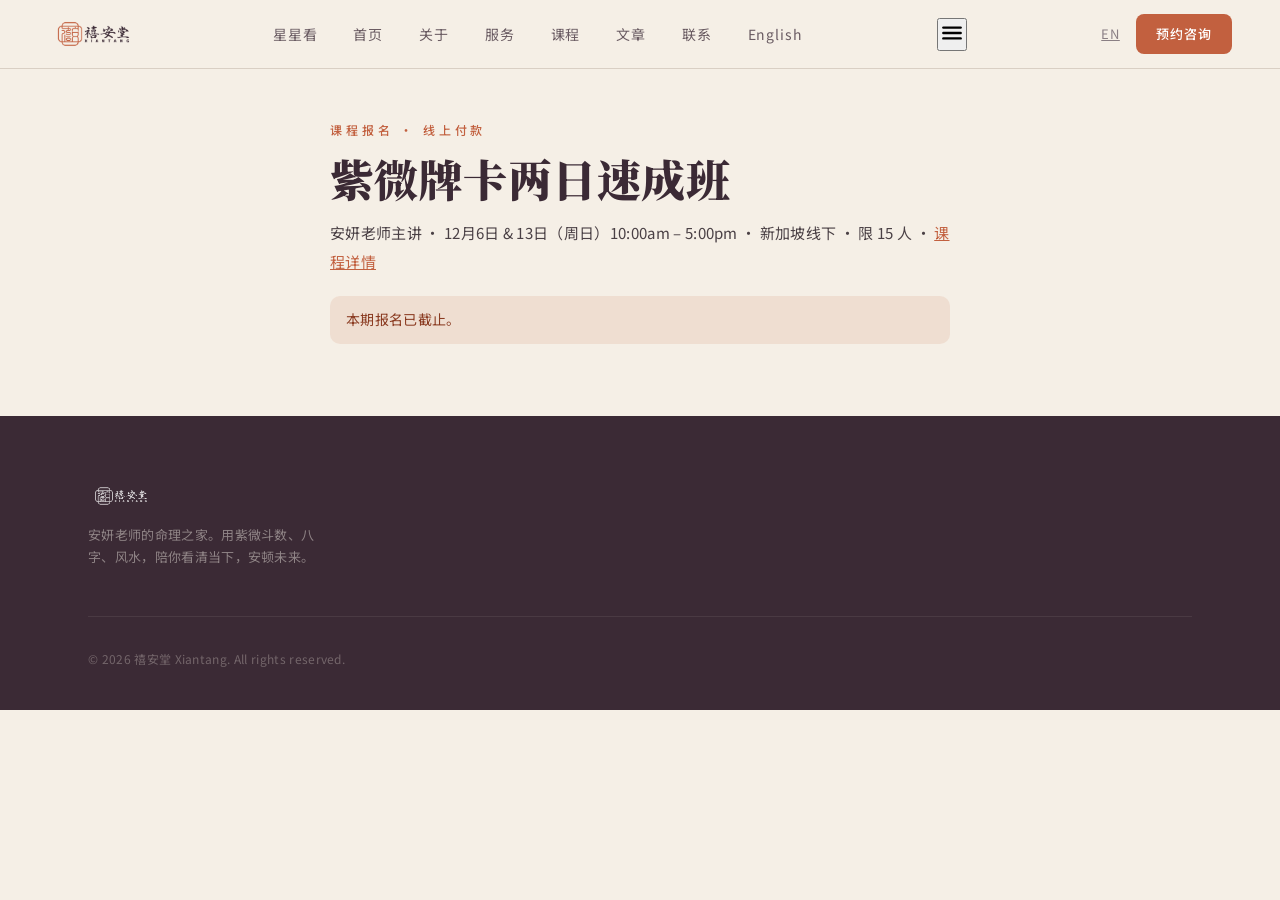
==== workshop-signup.html @ a99d629a "feat: online sign-up + Stripe payment page for 紫微牌卡两日速成班 Popup and course page now go to workshop-si" ====
<!DOCTYPE html>
<html lang="zh-CN">
<head>
  <!-- Google Analytics (GA4) -->
  <script async src="https://www.googletagmanager.com/gtag/js?id=G-81QNQHVXSJ"></script>
  <script>
    window.dataLayer = window.dataLayer || [];
    function gtag(){dataLayer.push(arguments);}
    gtag('js', new Date());
    gtag('config', 'G-81QNQHVXSJ');
  </script>
  <meta charset="UTF-8" />
  <meta name="viewport" content="width=device-width, initial-scale=1.0" />
  <title>课程报名 — 禧安堂</title>
  <meta name="description" content="紫微牌卡两日速成班 · 线上报名并付款。" />
  <meta name="robots" content="noindex" />
  <link rel="preconnect" href="https://fonts.googleapis.com" />
  <link rel="preconnect" href="https://fonts.gstatic.com" crossorigin />
  <link href="https://fonts.googleapis.com/css2?family=Noto+Serif+SC:wght@400;500;700;900&family=Noto+Sans+SC:wght@300;400;500&display=swap" rel="stylesheet" />
  <link rel="stylesheet" href="assets/site.css?v=202608101630" />
  <style>
    #signup { padding: 120px 0 72px; }
    .su-wrap { max-width: 620px; margin: 0 auto; }
    .su-eyebrow { font-size: 12px; letter-spacing: .32em; text-transform: uppercase; color: var(--terracotta); font-weight: 500; margin-bottom: 12px; }
    .su-wrap h1 { font-family: 'Noto Serif SC', serif; font-weight: 900; color: var(--plum); font-size: clamp(30px, 5.5vw, 44px); line-height: 1.2; margin-bottom: 14px; }
    .su-meta { color: var(--gray-2); font-size: 15px; line-height: 1.9; margin-bottom: 8px; }
    .su-meta a { color: var(--terracotta); }
    .su-banner { margin: 20px 0 0; padding: 12px 16px; border-radius: 10px; font-size: 14px; line-height: 1.7; background: rgba(201,154,63,.14); color: var(--plum); }
    .su-banner.err { background: rgba(194,96,63,.12); color: #8a3a20; }
    form.su-form { margin-top: 32px; display: flex; flex-direction: column; gap: 22px; }
    .su-legend { font-family: 'Noto Serif SC', serif; font-weight: 700; color: var(--plum); font-size: 18px; margin-bottom: 12px; }
    .su-tickets { display: flex; flex-direction: column; gap: 10px; border: 0; padding: 0; margin: 0; }
    .su-ticket { display: flex; align-items: flex-start; gap: 14px; padding: 16px 18px; border: 1px solid var(--gray-4); border-radius: 12px; background: #fff; cursor: pointer; transition: border-color .2s, box-shadow .2s; }
    .su-ticket:hover { border-color: var(--terracotta); }
    .su-ticket input { margin-top: 5px; accent-color: var(--terracotta); width: 18px; height: 18px; flex: none; }
    .su-ticket.on { border-color: var(--terracotta); box-shadow: 0 0 0 3px rgba(194,96,63,.12); }
    .su-t-main { flex: 1; }
    .su-t-name { display: block; font-weight: 500; color: var(--plum); font-size: 16px; }
    .su-t-sub { display: block; font-size: 13px; color: var(--gray-3); line-height: 1.6; margin-top: 2px; }
    .su-t-price { text-align: right; white-space: nowrap; }
    .su-t-price b { font-family: 'Noto Serif SC', serif; font-size: 20px; white-space: nowrap; color: var(--terracotta); }
    .su-t-price s { display: block; font-size: 12px; color: var(--gray-3); }
    .su-field { display: flex; flex-direction: column; gap: 6px; }
    .su-field label { font-size: 14px; color: var(--plum); font-weight: 500; }
    .su-field label small { color: var(--gray-3); font-weight: 400; }
    .su-field input, .su-field textarea { font: inherit; font-size: 16px; padding: 12px 14px; border: 1px solid var(--gray-4); border-radius: 10px; background: #fff; color: var(--gray-1); width: 100%; box-sizing: border-box; }
    .su-field input:focus, .su-field textarea:focus { outline: none; border-color: var(--terracotta); box-shadow: 0 0 0 3px rgba(194,96,63,.12); }
    .su-row { display: grid; grid-template-columns: 1fr 1fr; gap: 16px; }
    @media (max-width: 560px) { .su-row { grid-template-columns: 1fr; } #signup { padding: 96px 0 56px; } }
    .su-total { display: flex; justify-content: space-between; align-items: baseline; padding: 18px 0 0; border-top: 1px solid var(--gray-4); color: var(--plum); }
    .su-total b { font-family: 'Noto Serif SC', serif; font-size: 26px; color: var(--terracotta); }
    .su-pay { font: inherit; font-size: 16px; letter-spacing: .06em; border: 0; border-radius: 999px; padding: 15px 28px; background: var(--terracotta); color: #fff; cursor: pointer; transition: transform .2s, box-shadow .2s, opacity .2s; }
    .su-pay:hover { transform: translateY(-2px); box-shadow: 0 10px 26px rgba(196,110,74,.30); }
    .su-pay[disabled] { opacity: .6; cursor: wait; transform: none; box-shadow: none; }
    .su-fine { font-size: 13px; color: var(--gray-3); line-height: 1.7; text-align: center; }
    .su-fine a { color: var(--terracotta); text-decoration: none; }
    [hidden] { display: none !important; }
    /* success */
    .su-done { text-align: center; padding-top: 12px; }
    .su-badge { width: 84px; height: 84px; margin: 0 auto 26px; border-radius: 50%; background: var(--terracotta); display: flex; align-items: center; justify-content: center; box-shadow: 0 12px 34px rgba(196,110,74,.28); }
    .su-badge svg { width: 42px; height: 42px; color: #fff; }
    .su-done .su-lead { font-size: 17px; color: var(--gray-2); line-height: 1.75; max-width: 480px; margin: 0 auto; }
    .su-paid { display: inline-block; margin: 18px auto 4px; padding: 9px 18px; border-radius: 999px; background: rgba(196,110,74,.10); border: 1px solid rgba(196,110,74,.28); color: var(--plum); font-size: 15px; font-weight: 500; }
    .su-actions { margin-top: 32px; display: flex; gap: 12px; justify-content: center; flex-wrap: wrap; }
    .su-btn { display: inline-flex; padding: 13px 26px; border-radius: 999px; font-size: 15px; font-weight: 500; text-decoration: none; }
    .su-btn.primary { background: var(--terracotta); color: #fff; }
    .su-btn.ghost { color: var(--plum); border: 1px solid var(--gray-4); }
  </style>
</head>
<body>
  <nav id="site-nav" aria-label="主导航">
    <a href="index.html" class="nav-logo"><img src="assets/logo-recolored.png" alt="禧安堂" style="height:44px;width:auto;display:block;" /></a>
    <ul class="nav-links">
      <li><a href="https://mystar.xiantang.life">星星看</a></li>
      <li><a href="index.html" data-zh="首页" data-en="Home">首页</a></li>
      <li><a href="about.html" data-zh="关于" data-en="About">关于</a></li>
      <li><a href="services.html" data-zh="服务" data-en="Services">服务</a></li>
      <li><a href="courses.html" data-zh="课程" data-en="Courses">课程</a></li>
      <li><a href="journal.html" data-zh="文章" data-en="Journal">文章</a></li>
      <li><a href="contact.html" data-zh="联系" data-en="Contact">联系</a></li>
      <li class="nav-lang-mobile"><a class="js-lang-switch" href="#">English</a></li>
    </ul>
    <button class="nav-toggle" aria-label="菜单" aria-expanded="false" type="button"><svg class="nav-toggle-icon" width="26" height="26" viewBox="0 0 24 24" fill="none" stroke="currentColor" stroke-width="2.2" stroke-linecap="round" aria-hidden="true"><line class="bar bar-1" x1="4" y1="7" x2="20" y2="7"/><line class="bar bar-2" x1="4" y1="12" x2="20" y2="12"/><line class="bar bar-3" x1="4" y1="17" x2="20" y2="17"/></svg></button>
    <div class="nav-right">
      <a class="nav-lang js-lang-switch" href="#">EN</a>
      <a href="contact.html#book" class="nav-cta" data-zh="预约咨询" data-en="Book a reading">预约咨询</a>
    </div>
  </nav>

  <main id="signup">
    <div class="container">
      <div class="su-wrap">

        <!-- ── Form ── -->
        <section id="su-form-view">
          <p class="su-eyebrow" data-zh="课程报名 · 线上付款" data-en="Registration · Pay online">课程报名 · 线上付款</p>
          <h1 id="su-title">紫微牌卡两日速成班</h1>
          <p class="su-meta" id="su-meta"></p>
          <p class="su-banner" id="su-canceled" hidden data-zh="付款已取消，没有扣款。你可以重新提交。" data-en="Payment was cancelled — you have not been charged. You can try again below.">付款已取消，没有扣款。你可以重新提交。</p>
          <p class="su-banner err" id="su-closed" hidden></p>

          <form class="su-form" id="su-form" novalidate>
            <div>
              <p class="su-legend" data-zh="选择票种" data-en="Choose your ticket">选择票种</p>
              <fieldset class="su-tickets" id="su-tickets"></fieldset>
            </div>

            <div class="su-row">
              <div class="su-field">
                <label for="f-name" data-zh="姓名 / 称呼" data-en="Name">姓名 / 称呼</label>
                <input id="f-name" name="name" autocomplete="name" required maxlength="60" />
              </div>
              <div class="su-field">
                <label for="f-phone" data-zh="手机 / WhatsApp" data-en="Mobile / WhatsApp">手机 / WhatsApp</label>
                <input id="f-phone" name="phone" type="tel" autocomplete="tel" required maxlength="30" placeholder="+65 …" />
              </div>
            </div>
            <div class="su-field">
              <label for="f-email"><span data-zh="邮箱" data-en="Email">邮箱</span> <small data-zh="（报名确认信会发到这里）" data-en="(your confirmation goes here)">（报名确认信会发到这里）</small></label>
              <input id="f-email" name="email" type="email" autocomplete="email" required maxlength="120" />
            </div>

            <div class="su-row" id="su-partner" hidden>
              <div class="su-field">
                <label for="f-pname" data-zh="同行者姓名" data-en="Your companion's name">同行者姓名</label>
                <input id="f-pname" name="partnerName" maxlength="60" />
              </div>
              <div class="su-field">
                <label for="f-pemail"><span data-zh="同行者邮箱" data-en="Companion's email">同行者邮箱</span> <small data-zh="（选填，会一起收到确认信）" data-en="(optional — gets a copy)">（选填，会一起收到确认信）</small></label>
                <input id="f-pemail" name="partnerEmail" type="email" maxlength="120" />
              </div>
            </div>

            <div class="su-field" id="su-returning" hidden>
              <label for="f-rnote" data-zh="去年上的是哪一期 / 什么时候？" data-en="Which class did you attend last year, and when?">去年上的是哪一期 / 什么时候？</label>
              <input id="f-rnote" name="returningNote" maxlength="200" />
            </div>

            <div class="su-total"><span data-zh="合计" data-en="Total">合计</span><b id="su-total">—</b></div>
            <p class="su-banner err" id="su-error" hidden></p>
            <button class="su-pay" id="su-pay" type="submit" data-zh="前往付款" data-en="Continue to payment">前往付款</button>
            <p class="su-fine"><span data-zh="由 Stripe 安全收款，支持信用卡 / Apple Pay / Google Pay。付款后会收到报名确认邮件。" data-en="Secure payment by Stripe — card, Apple Pay, Google Pay. You'll receive a confirmation email once paid.">由 Stripe 安全收款，支持信用卡 / Apple Pay / Google Pay。付款后会收到报名确认邮件。</span><br /><span data-zh="报名问题请邮件" data-en="Questions about registration:">报名问题请邮件</span> <a href="mailto:info@xiantang.life">info@xiantang.life</a></p>
          </form>
        </section>

        <!-- ── Paid ── -->
        <section id="su-done-view" class="su-done" hidden>
          <div class="su-badge" aria-hidden="true"><svg viewBox="0 0 24 24" fill="none" stroke="currentColor" stroke-width="2.6" stroke-linecap="round" stroke-linejoin="round"><path d="M20 6 9 17l-5-5"/></svg></div>
          <p class="su-eyebrow" data-zh="报名成功" data-en="You're registered">报名成功</p>
          <h1 data-zh="课堂上见！" data-en="See you in class!">课堂上见！</h1>
          <p class="su-lead" data-zh="付款成功，名额已为你保留。报名确认邮件已发到你的邮箱（若没看到，请查看垃圾邮件）。开课前几天我们会再发上课地址与注意事项。" data-en="Payment received and your seat is reserved. A confirmation email is on its way (check your spam folder if you don't see it). We'll send the venue address and what to bring a few days before class.">付款成功，名额已为你保留。报名确认邮件已发到你的邮箱（若没看到，请查看垃圾邮件）。开课前几天我们会再发上课地址与注意事项。</p>
          <p class="su-paid" id="su-paid" hidden></p>
          <div class="su-actions">
            <a href="index.html" class="su-btn primary" data-zh="返回首页" data-en="Back to home">返回首页</a>
            <a href="#" id="su-course-link" class="su-btn ghost" data-zh="查看课程详情" data-en="Course details">查看课程详情</a>
          </div>
          <p class="su-fine" style="margin-top:28px;"><span data-zh="Stripe 收据已另行发送。如有疑问，邮件" data-en="Your Stripe receipt is sent separately. Questions?">Stripe 收据已另行发送。如有疑问，邮件</span> <a href="mailto:info@xiantang.life">info@xiantang.life</a></p>
        </section>

      </div>
    </div>
  </main>

  <footer id="footer">
    <div class="container">
      <div class="footer-top">
        <div class="footer-brand">
          <img src="assets/logo-recolored.png" alt="禧安堂" style="height:32px;width:auto;display:block;margin-bottom:12px;opacity:0.85;filter:brightness(0) invert(1) sepia(1) saturate(0.4) brightness(1.2);" />
          <p data-zh="安妍老师的命理之家。用紫微斗数、八字、风水，陪你看清当下，安顿未来。" data-en="安妍老师 (An Yan)'s home for Zi Wei Dou Shu, BaZi and Feng Shui.">安妍老师的命理之家。用紫微斗数、八字、风水，陪你看清当下，安顿未来。</p>
        </div>
      </div>
      <div class="footer-bottom">
        <p class="footer-copy">© 2026 禧安堂 Xiantang. All rights reserved.</p>
      </div>
    </div>
  </footer>

  <script src="assets/site.js?v=202608101630"></script>
  <script>
  (function () {
    // ── Workshop catalog (DISPLAY ONLY — the server prices every ticket itself;
    //    keep in sync with lib/ziwei/workshops.ts in the ziwei / mystar repo). ──
    var API = 'https://mystar.xiantang.life/api/workshop/checkout';
    var WORKSHOPS = {
      'zw-cards-2026': {
        title: { zh: '紫微牌卡两日速成班', en: 'Zi Wei Cards · 2-Day Intensive' },
        meta: {
          zh: '安妍老师主讲 · 12月6日 & 13日（周日）10:00am – 5:00pm · 新加坡线下 · 限 15 人',
          en: 'With 安妍老师 (An Yan) · Sun 6 & 13 Dec 2026, 10:00am – 5:00pm · Singapore, in person · 15 seats'
        },
        page: 'courses/course.html?slug=zw-cards-2026',
        earlyBirdUntil: '2026-11-30T23:59:59+08:00',
        closes: '2026-12-06T10:00:00+08:00',
        price: { early: 588, regular: 880, pairEarly: 538, returning: 50 }
      }
    };

    var q = new URLSearchParams(location.search);
    var lang = q.get('lang') === 'en' ? 'en' : 'zh';
    var slug = q.get('slug') || 'zw-cards-2026';
    var w = WORKSHOPS[slug] || WORKSHOPS['zw-cards-2026'];
    var now = Date.now();
    var early = now <= Date.parse(w.earlyBirdUntil);
    var closed = now >= Date.parse(w.closes);
    function tr(o) { return o[lang] || o.zh; }
    function $(id) { return document.getElementById(id); }

    // ── language ──
    document.documentElement.lang = lang === 'en' ? 'en' : 'zh-CN';
    if (lang === 'en') {
      document.querySelectorAll('[data-en]').forEach(function (el) { el.textContent = el.getAttribute('data-en'); });
    }
    document.querySelectorAll('.js-lang-switch').forEach(function (a) {
      var p = new URLSearchParams(location.search);
      if (lang === 'en') p.delete('lang'); else p.set('lang', 'en');
      a.href = '?' + p.toString();
      a.textContent = lang === 'en' ? (a.closest('.nav-lang-mobile') ? '中文' : '中') : (a.closest('.nav-lang-mobile') ? 'English' : 'EN');
    });
    document.title = (lang === 'en' ? 'Register — ' : '报名 — ') + tr(w.title) + (lang === 'en' ? ' | Xiantang' : ' — 禧安堂');
    $('su-title').textContent = tr(w.title);
    $('su-meta').innerHTML = '';
    $('su-meta').appendChild(document.createTextNode(tr(w.meta) + ' · '));
    var more = document.createElement('a');
    more.href = w.page; more.textContent = lang === 'en' ? 'Course details' : '课程详情';
    $('su-meta').appendChild(more);
    $('su-course-link').href = w.page;

    // ── paid return from Stripe ──
    if (q.get('paid') === '1') {
      $('su-form-view').hidden = true;
      $('su-done-view').hidden = false;
      var amt = q.get('amt'), sid = q.get('sid');
      if (amt) { $('su-paid').hidden = false; $('su-paid').textContent = (lang === 'en' ? 'Paid · S$' : '已支付 · S$') + Number(amt).toLocaleString('en-SG') + ' · ' + tr(w.title); }
      if (typeof gtag === 'function') {
        var ev = { form_id: 'workshop', service: tr(w.title) };
        if (sid) ev.transaction_id = sid;
        if (amt && !isNaN(parseFloat(amt))) { ev.value = parseFloat(amt); ev.currency = 'SGD'; }
        gtag('event', 'purchase', ev);
      }
      return;
    }
    if (q.get('canceled') === '1') $('su-canceled').hidden = false;

    if (closed) {
      $('su-closed').hidden = false;
      $('su-closed').textContent = lang === 'en' ? 'Registration for this class has closed.' : '本期报名已截止。';
      $('su-form').hidden = true;
      return;
    }

    // ── tickets ──
    var P = w.price;
    var tickets = [
      early
        ? { id: 'standard', name: { zh: '早鸟价', en: 'Early bird' }, sub: { zh: '11月30日前报名', en: 'Register by 30 Nov' }, unit: P.early, seats: 1, was: P.regular }
        : { id: 'standard', name: { zh: '标准票', en: 'Standard' }, sub: { zh: '一人', en: 'One person' }, unit: P.regular, seats: 1 }
    ];
    if (early) tickets.push({ id: 'pair', name: { zh: '两人同行', en: 'Two together' }, sub: { zh: '早鸟期内 · 每人 S$' + P.pairEarly + '，一次付两人', en: 'Early bird · S$' + P.pairEarly + ' each, pay for both' }, unit: P.pairEarly, seats: 2 });
    tickets.push({ id: 'returning', name: { zh: '去年旧生', en: 'Returning student' }, sub: { zh: '行政及资料费 · 上过去年牌卡课', en: 'Admin & materials · attended last year' }, unit: P.returning, seats: 1 });

    var box = $('su-tickets');
    tickets.forEach(function (t, i) {
      var lab = document.createElement('label');
      lab.className = 'su-ticket';
      lab.innerHTML =
        '<input type="radio" name="ticket" value="' + t.id + '"' + (i === 0 ? ' checked' : '') + ' />' +
        '<span class="su-t-main"><span class="su-t-name"></span><span class="su-t-sub"></span></span>' +
        '<span class="su-t-price"><b></b>' + (t.was ? '<s></s>' : '') + '</span>';
      lab.querySelector('.su-t-name').textContent = tr(t.name);
      lab.querySelector('.su-t-sub').textContent = tr(t.sub);
      lab.querySelector('b').textContent = 'S$' + t.unit + (t.seats > 1 ? (lang === 'en' ? ' ×2' : ' ×2 人') : '');
      if (t.was) lab.querySelector('s').textContent = 'S$' + t.was;
      box.appendChild(lab);
    });

    var preset = q.get('ticket');
    if (preset) { var r = box.querySelector('input[value="' + preset + '"]'); if (r) r.checked = true; }

    function current() {
      var v = box.querySelector('input:checked').value;
      for (var i = 0; i < tickets.length; i++) if (tickets[i].id === v) return tickets[i];
    }
    function sync() {
      var t = current();
      box.querySelectorAll('.su-ticket').forEach(function (l) { l.classList.toggle('on', l.querySelector('input').checked); });
      $('su-partner').hidden = t.id !== 'pair';
      $('su-returning').hidden = t.id !== 'returning';
      $('f-pname').required = t.id === 'pair';
      $('f-rnote').required = t.id === 'returning';
      $('su-total').textContent = 'S$' + (t.unit * t.seats).toLocaleString('en-SG');
    }
    box.addEventListener('change', sync);
    sync();

    // ── submit → Stripe Checkout ──
    var ERR = {
      sold_out: { zh: '抱歉，名额已满。可以邮件 info@xiantang.life 登记候补。', en: 'Sorry, this class is full. Email info@xiantang.life to join the waitlist.' },
      closed: { zh: '本期报名已截止。', en: 'Registration has closed.' },
      pair_after_early_bird: { zh: '两人同行优惠已随早鸟结束，请刷新页面重新选择。', en: 'The two-together price ended with early bird — please refresh and choose again.' },
      rate_limited: { zh: '提交太频繁了，请稍后再试。', en: 'Too many attempts — please wait a few minutes.' },
      invalid_input: { zh: '请检查填写的资料（邮箱格式、电话）。', en: 'Please check your details (email, phone).' },
      fallback: { zh: '暂时无法前往付款，请稍后再试，或邮件 info@xiantang.life。', en: "Couldn't start payment. Please try again, or email info@xiantang.life." }
    };
    function showErr(code) { $('su-error').hidden = false; $('su-error').textContent = tr(ERR[code] || ERR.fallback); }

    $('su-form').addEventListener('submit', function (e) {
      e.preventDefault();
      $('su-error').hidden = true;
      var f = e.target;
      if (!f.reportValidity()) return;
      var t = current();
      var body = {
        slug: slug, ticket: t.id, lang: lang,
        name: $('f-name').value.trim(), email: $('f-email').value.trim(), phone: $('f-phone').value.trim(),
        partnerName: t.id === 'pair' ? $('f-pname').value.trim() : null,
        partnerEmail: t.id === 'pair' ? $('f-pemail').value.trim() : null,
        returningNote: t.id === 'returning' ? $('f-rnote').value.trim() : null
      };
      var btn = $('su-pay');
      btn.disabled = true;
      btn.textContent = lang === 'en' ? 'Opening secure payment…' : '正在前往安全付款…';
      if (typeof gtag === 'function') gtag('event', 'begin_checkout', { form_id: 'workshop', service: tr(w.title), value: t.unit * t.seats, currency: 'SGD' });
      fetch(API, { method: 'POST', headers: { 'Content-Type': 'application/json' }, body: JSON.stringify(body) })
        .then(function (r) { return r.json().catch(function () { return {}; }); })
        .then(function (d) {
          if (d && d.url) { location.href = d.url; return; }
          showErr(d && d.error);
          btn.disabled = false; btn.textContent = lang === 'en' ? 'Continue to payment' : '前往付款';
        })
        .catch(function () {
          showErr('fallback');
          btn.disabled = false; btn.textContent = lang === 'en' ? 'Continue to payment' : '前往付款';
        });
    });
  })();
  </script>
</body>
</html>
---- assets/site.css ----
/* ── Shared site stylesheet — Xiantang.life ── */
*, *::before, *::after { box-sizing: border-box; margin: 0; padding: 0; }
html { scroll-behavior: smooth; }

body {
  background: #F5EFE6;
  color: #3B2A35;
  font-family: 'Noto Sans SC', -apple-system, sans-serif;
  font-size: 16px;
  line-height: 1.7;
  letter-spacing: 0.02em;
  -webkit-font-smoothing: antialiased;
  overflow-x: hidden;
}

:root {
  --cream: #F5EFE6;
  --terracotta: #C2603F;
  --terracotta-light: rgba(194, 96, 63, 0.08);
  --sage: #8A9A82;
  --sage-light: rgba(138, 154, 130, 0.15);
  --plum: #3B2A35;
  --plum-90: rgba(59, 42, 53, 0.9);
  --honey: #C99A3F;
  --gray-1: #1A1416;
  --gray-2: #4A4045;
  --gray-3: #8A7F84;
  --gray-4: #D9CFC4;
  --section-pad: 120px;
  --section-pad-sm: 72px;
  --max-w: 1200px;
  --text-max: 680px;
  --radius-card: 16px;
  --radius-btn: 8px;
  --ease-out: cubic-bezier(0.22, 1, 0.36, 1);
}

.serif { font-family: 'Noto Serif SC', serif; }
h1, h2, h3, h4 { font-family: 'Noto Serif SC', serif; line-height: 1.15; letter-spacing: 0.01em; }

.container { max-width: var(--max-w); margin: 0 auto; padding: 0 48px; }
@media (max-width: 768px) {
  .container { padding: 0 24px; }
  :root { --section-pad: 72px; --section-pad-sm: 48px; }
}

.divider { width: 40px; height: 1px; background: var(--honey); opacity: 0.6; margin: 0 auto 32px; }
.divider.left { margin: 0 0 32px; }

.section-label {
  font-size: 11px; font-weight: 500; letter-spacing: 0.18em;
  text-transform: uppercase; color: var(--sage); margin-bottom: 16px;
}

/* ── Buttons ── */
.btn-primary {
  display: inline-flex; align-items: center; gap: 8px;
  background: var(--terracotta); color: #fff;
  font-family: 'Noto Sans SC', sans-serif; font-size: 15px; font-weight: 500;
  letter-spacing: 0.05em; padding: 14px 28px;
  border-radius: var(--radius-btn); border: none; cursor: pointer;
  text-decoration: none; transition: opacity 0.25s, transform 0.25s;
}
.btn-primary:hover { opacity: 0.88; transform: translateY(-1px); }
.btn-ghost {
  display: inline-flex; align-items: center; gap: 8px;
  background: transparent; color: var(--plum);
  font-family: 'Noto Sans SC', sans-serif; font-size: 15px; font-weight: 400;
  letter-spacing: 0.05em; padding: 13px 28px;
  border-radius: var(--radius-btn);
  border: 1px solid rgba(59, 42, 53, 0.25); cursor: pointer;
  text-decoration: none; transition: border-color 0.25s, color 0.25s;
}
.btn-ghost:hover { border-color: var(--terracotta); color: var(--terracotta); }
.btn-text {
  display: inline-flex; align-items: center; gap: 6px;
  color: var(--terracotta); font-size: 14px; font-weight: 500;
  letter-spacing: 0.06em; text-decoration: none;
  background: none; border: none; cursor: pointer;
  transition: gap 0.25s var(--ease-out);
}
.btn-text:hover { gap: 10px; }
.btn-text .arrow { transition: transform 0.25s var(--ease-out); }
.btn-text:hover .arrow { transform: translateX(3px); }

.img-placeholder {
  background: repeating-linear-gradient(45deg, var(--gray-4) 0px, var(--gray-4) 1px, transparent 1px, transparent 10px);
  background-color: #ede7de;
  display: flex; align-items: center; justify-content: center;
  color: var(--gray-3); font-size: 12px;
  font-family: 'Courier New', monospace; letter-spacing: 0.05em;
  text-align: center; line-height: 1.5;
}

.reveal { opacity: 0; transform: translateY(16px); transition: opacity 0.8s var(--ease-out), transform 0.8s var(--ease-out); }
.reveal.visible { opacity: 1; transform: translateY(0); }
.reveal-delay-1 { transition-delay: 0.1s; }
.reveal-delay-2 { transition-delay: 0.2s; }
.reveal-delay-3 { transition-delay: 0.3s; }
.reveal-delay-4 { transition-delay: 0.4s; }

/* ── NAV ── */
#site-nav {
  position: fixed; top: 0; left: 0; right: 0; z-index: 100;
  padding: 0 48px; height: 68px;
  display: flex; align-items: center; justify-content: space-between;
  transition: background 0.4s var(--ease-out), box-shadow 0.4s;
  background: rgba(245, 239, 230, 0.96); backdrop-filter: blur(12px);
  box-shadow: 0 1px 0 var(--gray-4);
}
#site-nav.transparent {
  background: transparent; backdrop-filter: none; box-shadow: none;
}
#site-nav.transparent:not(.scrolled) .nav-logo img { filter: brightness(0) invert(1); }
#site-nav.transparent:not(.scrolled) .nav-cta {
  background: rgba(245,239,230,0.12); border: 1px solid rgba(245,239,230,0.2);
}
#site-nav.transparent:not(.scrolled) .nav-cta:hover { background: rgba(245,239,230,0.2); }
#site-nav.transparent.scrolled {
  background: rgba(245, 239, 230, 0.96); backdrop-filter: blur(12px);
  box-shadow: 0 1px 0 var(--gray-4);
}
.nav-logo {
  font-family: 'Noto Serif SC', serif; font-size: 20px; font-weight: 700;
  color: var(--plum); text-decoration: none; letter-spacing: 0.05em;
}
.nav-links { display: flex; align-items: center; gap: 36px; list-style: none; }
.nav-links a {
  font-size: 14px; font-weight: 400; color: var(--plum); opacity: 0.75;
  text-decoration: none; letter-spacing: 0.06em;
  transition: color 0.3s, opacity 0.3s;
}
.nav-links a:hover { opacity: 1; }
.nav-links a.active { color: var(--terracotta); opacity: 1; }
#site-nav.transparent:not(.scrolled) .nav-links a { color: rgba(245,239,230,0.7); opacity: 1; }
#site-nav.transparent:not(.scrolled) .nav-links a:hover { color: rgba(245,239,230,1); }
#site-nav.transparent:not(.scrolled) .nav-links a.active { color: var(--terracotta); }
.nav-right { display: flex; align-items: center; gap: 16px; }
.nav-lang { font-size: 13px; color: var(--gray-3); cursor: pointer; letter-spacing: 0.06em; transition: color 0.3s; }
.nav-lang:hover { color: var(--plum); }
#site-nav.transparent:not(.scrolled) .nav-lang { color: rgba(245,239,230,0.45); }
#site-nav.transparent:not(.scrolled) .nav-lang:hover { color: rgba(245,239,230,0.9); }
.nav-cta {
  background: var(--terracotta); color: #fff; font-size: 13px; font-weight: 500;
  letter-spacing: 0.08em; padding: 9px 20px;
  border-radius: var(--radius-btn); text-decoration: none;
  transition: opacity 0.2s;
}
.nav-cta:hover { opacity: 0.88; }
@media (max-width: 900px) { .nav-links { display: none; } #site-nav { padding: 0 24px; } }

/* ── PAGE HEAD (sub-page hero) ── */
.page-head {
  padding: 168px 0 72px;
  background: var(--cream);
  position: relative; overflow: hidden;
}
.page-head::after {
  content: ''; position: absolute;
  bottom: 0; left: 0; right: 0; height: 1px;
  background: var(--gray-4);
}
.page-head-inner { max-width: 1080px; margin: 0 auto; padding: 0 48px; position: relative; }
@media (max-width: 768px) { .page-head { padding: 120px 0 48px; } .page-head-inner { padding: 0 24px; } }
.page-head-eyebrow {
  font-family: 'Courier New', monospace; font-size: 11px;
  letter-spacing: 0.18em; text-transform: uppercase;
  color: var(--honey); margin-bottom: 20px;
}
.page-head h1 {
  font-size: clamp(40px, 5.5vw, 76px);
  font-weight: 900; color: var(--plum);
  line-height: 1.05; max-width: 14ch; margin-bottom: 24px;
}
.page-head h1 em { font-style: normal; color: var(--terracotta); }
.page-head .lede {
  font-size: 17px; color: var(--gray-2);
  max-width: 540px; line-height: 1.7;
}

/* ── FOOTER ── */
#footer { background: var(--plum); padding: 64px 0 40px; }
.footer-top {
  display: grid; grid-template-columns: 1.5fr 1fr 1fr 1fr;
  gap: 48px; padding-bottom: 48px;
  border-bottom: 1px solid rgba(245, 239, 230, 0.08); margin-bottom: 32px;
}
@media (max-width: 900px) { .footer-top { grid-template-columns: 1fr 1fr; } }
@media (max-width: 600px) { .footer-top { grid-template-columns: 1fr; gap: 32px; } }
.footer-brand .logo {
  font-family: 'Noto Serif SC', serif; font-size: 22px; font-weight: 700;
  color: var(--cream); margin-bottom: 12px; display: block;
}
.footer-brand p { font-size: 13px; color: rgba(245, 239, 230, 0.45); line-height: 1.7; max-width: 240px; }
.footer-col h5 {
  font-family: 'Noto Serif SC', serif; font-size: 13px;
  color: var(--cream); letter-spacing: 0.08em; margin-bottom: 20px;
}
.footer-col ul { list-style: none; display: flex; flex-direction: column; gap: 10px; }
.footer-col ul a {
  font-size: 13px; color: rgba(245, 239, 230, 0.45);
  text-decoration: none; transition: color 0.2s;
}
.footer-col ul a:hover { color: var(--cream); }
.footer-bottom {
  display: flex; justify-content: space-between; align-items: center;
  flex-wrap: wrap; gap: 12px;
}
.footer-copy { font-size: 12px; color: rgba(245, 239, 230, 0.3); }
.footer-legal { display: flex; gap: 20px; }
.footer-legal a { font-size: 12px; color: rgba(245, 239, 230, 0.3); text-decoration: none; transition: color 0.2s; }
.footer-legal a:hover { color: rgba(245, 239, 230, 0.6); }

/* ── Mobile fixed CTA ── */
#mobile-cta {
  display: none; position: fixed; bottom: 0; left: 0; right: 0; z-index: 200;
  padding: 12px 20px 20px; background: rgba(245, 239, 230, 0.96);
  backdrop-filter: blur(16px); border-top: 1px solid var(--gray-4);
}
@media (max-width: 768px) { #mobile-cta { display: block; } body { padding-bottom: 76px; } }
.mobile-cta-inner { display: flex; gap: 10px; }
.btn-wa {
  display: inline-flex; align-items: center; gap: 10px;
  background: #25D366; color: #fff; font-size: 14px; font-weight: 500;
  padding: 13px 24px; border-radius: var(--radius-btn);
  text-decoration: none; transition: opacity 0.2s;
}
.btn-wa:hover { opacity: 0.9; }
.btn-wechat {
  display: inline-flex; align-items: center; gap: 10px;
  background: rgba(245, 239, 230, 0.1); color: var(--cream);
  font-size: 14px; font-weight: 400; padding: 13px 24px;
  border-radius: var(--radius-btn);
  border: 1px solid rgba(245, 239, 230, 0.15); cursor: pointer;
  text-decoration: none; transition: background 0.2s;
}
.btn-wechat:hover { background: rgba(245, 239, 230, 0.15); }
.mobile-cta-inner .btn-wa, .mobile-cta-inner .btn-wechat {
  flex: 1; justify-content: center; font-size: 14px;
}
.mobile-cta-inner .btn-wechat {
  background: var(--plum); color: var(--cream); border-color: transparent;
}

/* ── WeChat modal ── */
.modal-backdrop {
  position: fixed; inset: 0; background: rgba(59, 42, 53, 0.6);
  backdrop-filter: blur(4px); z-index: 500;
  display: flex; align-items: center; justify-content: center;
  opacity: 0; pointer-events: none; transition: opacity 0.3s;
}
.modal-backdrop.open { opacity: 1; pointer-events: all; }
.modal-box {
  background: var(--cream); border-radius: 20px; padding: 40px 36px;
  max-width: 320px; width: 90%; text-align: center;
  transform: translateY(16px) scale(0.97);
  transition: transform 0.3s var(--ease-out);
}
.modal-backdrop.open .modal-box { transform: translateY(0) scale(1); }
.modal-box h3 { font-size: 20px; color: var(--plum); margin-bottom: 8px; }
.modal-box p { font-size: 14px; color: var(--gray-3); margin-bottom: 28px; }
.modal-qr { width: 160px; height: 160px; margin: 0 auto 20px; border-radius: 8px; }
.modal-close {
  margin-top: 16px; background: none; border: none;
  font-size: 13px; color: var(--gray-3); cursor: pointer; letter-spacing: 0.06em;
}
.modal-close:hover { color: var(--plum); }

/* ── Page CTA section (shared) ── */
.cta-band {
  padding: var(--section-pad-sm) 0;
  background: var(--plum); color: var(--cream);
  text-align: center;
}
.cta-band h2 { font-size: clamp(28px, 3vw, 40px); color: var(--cream); margin-bottom: 12px; }
.cta-band p { color: rgba(245,239,230,0.55); font-size: 15px; max-width: 480px; margin: 0 auto 28px; }
.cta-band-btns {
  display: flex; justify-content: center; gap: 16px; flex-wrap: wrap;
}
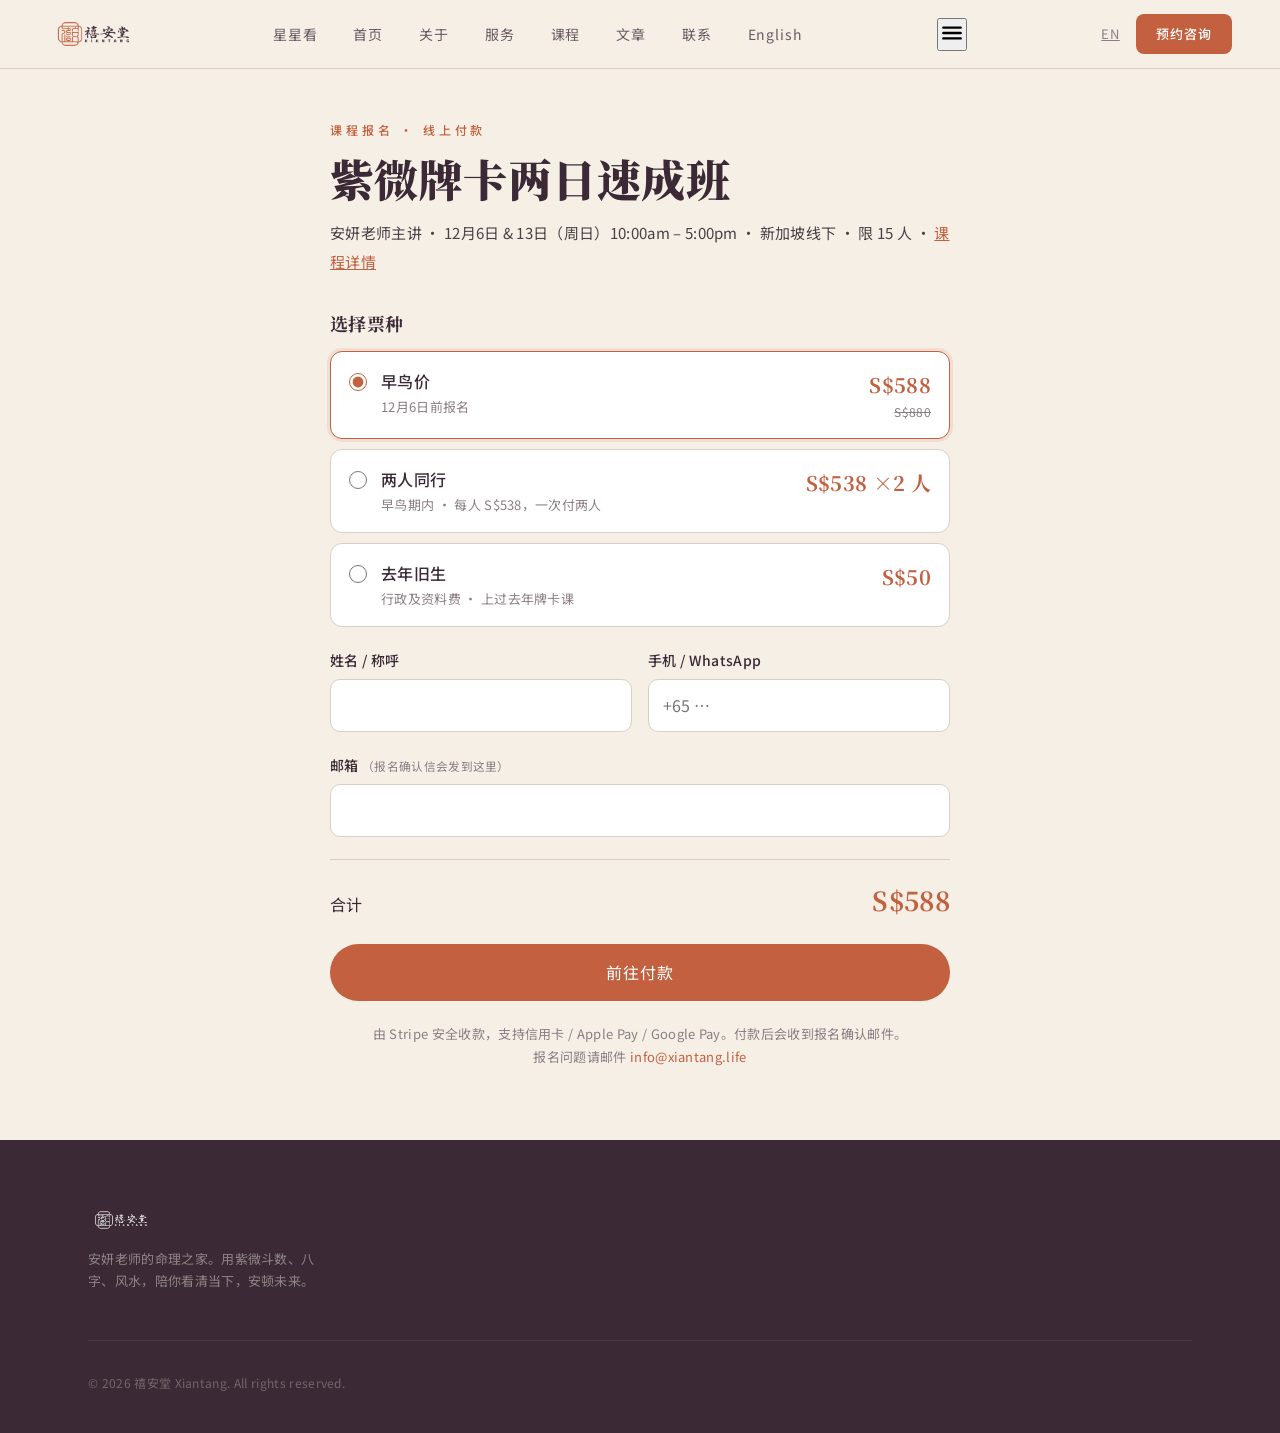
==== commit 8ff3f57a: "feat: 紫微牌卡 photos (course cover + popup), early bird to 6 Dec, sign-up to 15 Dec Co-Authored-By: Cla" ====
--- a/workshop-signup.html
+++ b/workshop-signup.html
@@ -189,8 +189,8 @@
           en: 'With 安妍老师 (An Yan) · Sun 6 & 13 Dec 2026, 10:00am – 5:00pm · Singapore, in person · 15 seats'
         },
         page: 'courses/course.html?slug=zw-cards-2026',
-        earlyBirdUntil: '2026-11-30T23:59:59+08:00',
-        closes: '2026-12-06T10:00:00+08:00',
+        earlyBirdUntil: '2026-12-06T23:59:59+08:00',
+        closes: '2026-12-16T00:00:00+08:00',
         price: { early: 588, regular: 880, pairEarly: 538, returning: 50 }
       }
     };
@@ -252,7 +252,7 @@
     var P = w.price;
     var tickets = [
       early
-        ? { id: 'standard', name: { zh: '早鸟价', en: 'Early bird' }, sub: { zh: '11月30日前报名', en: 'Register by 30 Nov' }, unit: P.early, seats: 1, was: P.regular }
+        ? { id: 'standard', name: { zh: '早鸟价', en: 'Early bird' }, sub: { zh: '12月6日前报名', en: 'Register by 6 Dec' }, unit: P.early, seats: 1, was: P.regular }
         : { id: 'standard', name: { zh: '标准票', en: 'Standard' }, sub: { zh: '一人', en: 'One person' }, unit: P.regular, seats: 1 }
     ];
     if (early) tickets.push({ id: 'pair', name: { zh: '两人同行', en: 'Two together' }, sub: { zh: '早鸟期内 · 每人 S$' + P.pairEarly + '，一次付两人', en: 'Early bird · S$' + P.pairEarly + ' each, pay for both' }, unit: P.pairEarly, seats: 2 });
